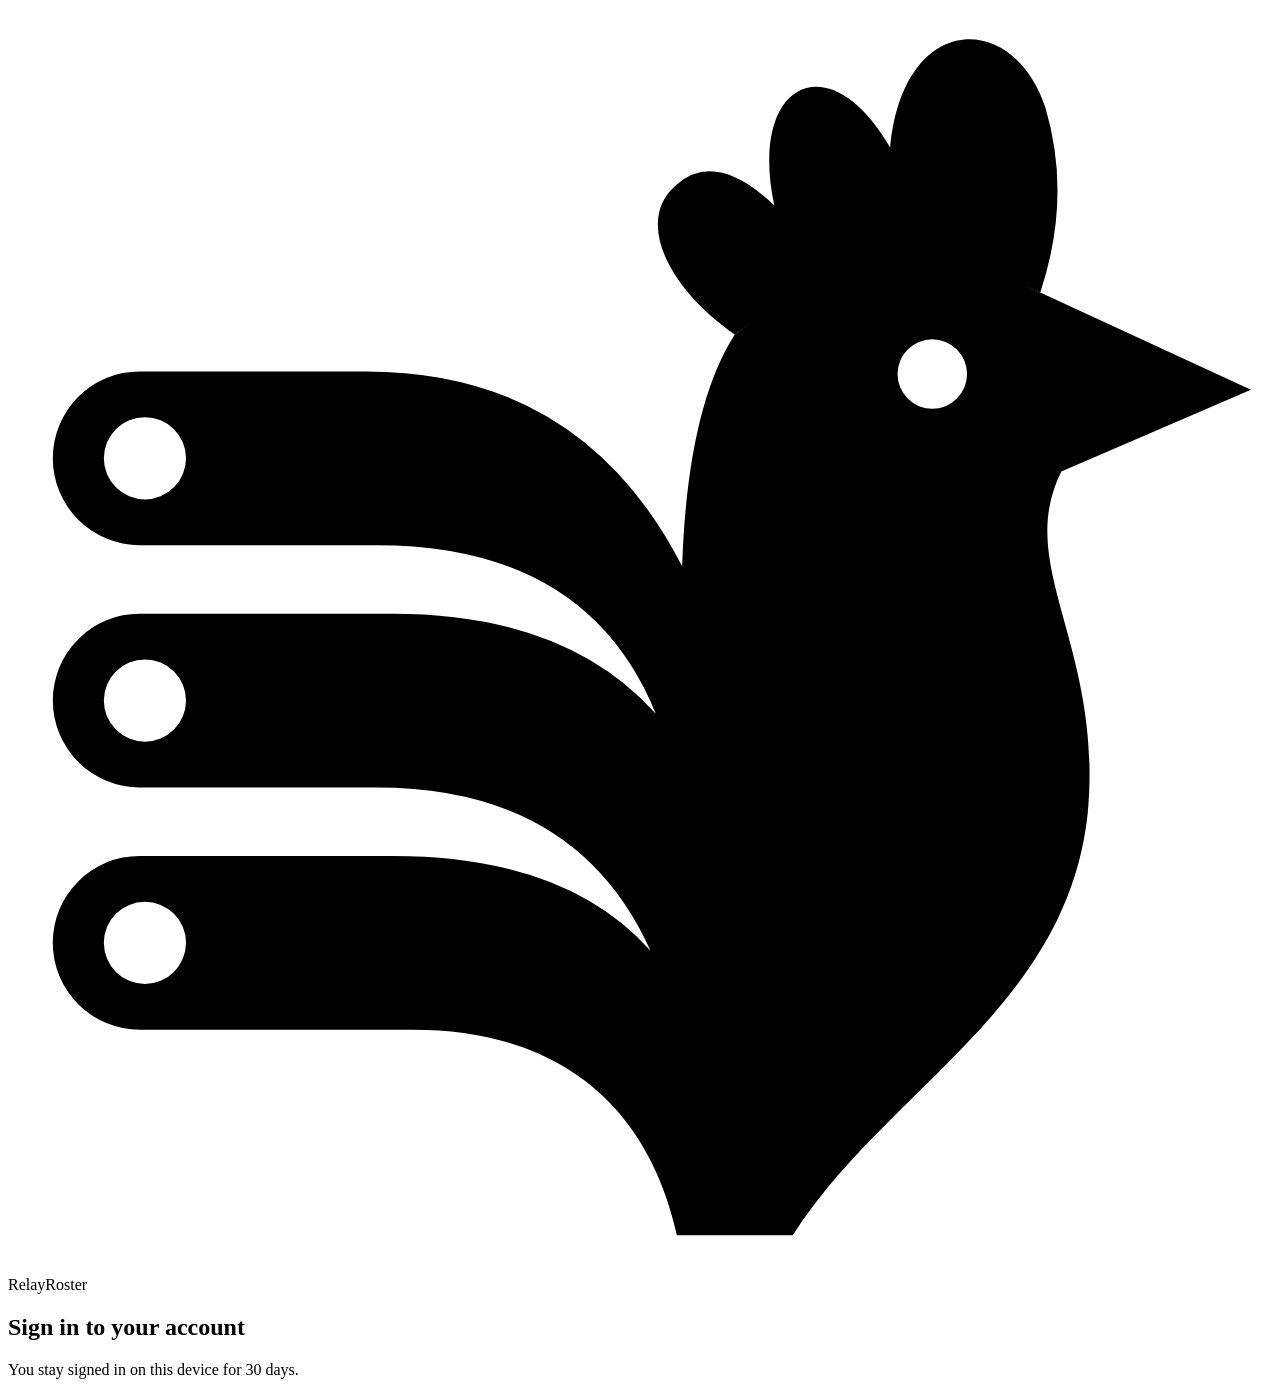
==== app/static/login.html @ 1c2156b1 "Initial public release RelayRoster 1.0.0: local fleet management for Shelly Gen2+ devices.  Co-Autho" ====
<!doctype html>
<!-- RelayRoster. Styles: Tabler (https://tabler.io, MIT). Icons: Tabler Icons (https://tabler.io/icons, MIT,
     Copyright (c) 2020-2026 Paweł Kuna). Details and license texts: THIRD_PARTY_NOTICES.md -->
<html lang="en">
<head>
  <meta charset="utf-8">
  <meta name="viewport" content="width=device-width, initial-scale=1">
  <title>Sign in · RelayRoster</title>
  <link rel="icon" href="static/favicon.svg" type="image/svg+xml">
  <script src="static/theme.js"></script>
  <link rel="stylesheet" href="static/vendor/tabler.min.css">
  <link rel="stylesheet" href="static/style.css">
</head>
<!-- Sign-in in the Tabler layout "Sign in". Deliberately without app-specific markup except name and logo, so the
     same page can serve other apps later or be replaced by a central auth service. -->
<body class="d-flex flex-column">
<div class="page page-center">
  <div class="container container-tight py-4">
    <div class="text-center mb-4">
      <span class="navbar-brand navbar-brand-autodark d-inline-flex align-items-center gap-2"><svg class="sf-logo" viewBox="0 0 24 24" aria-hidden="true"><path fill="currentColor" fill-rule="evenodd" d="M13.8 6.2 Q16.5 4 19.6 5.4 L23.6 7.25 20 8.8 C19.1 10.6 20.8 12.1 20.5 15.3 C20.1 19 16.7 20.5 14.9 23.3 H12.7 C12.1 20.6 10.2 19.4 7.7 19.4 H2.5 A1.65 1.65 0 0 1 2.5 16.1 H7.3 Q10.6 16.1 12.2 17.9 Q10.8 14.8 7 14.8 H2.5 A1.65 1.65 0 0 1 2.5 11.5 H7.3 Q10.6 11.5 12.3 13.4 Q11 10.2 7 10.2 H2.5 A1.65 1.65 0 0 1 2.5 6.9 H6.8 Q10.9 6.9 12.8 10.6 Q12.9 7.6 13.8 6.2 Z M1.82 8.55 a0.78 0.78 0 1 0 1.56 0 a0.78 0.78 0 1 0 -1.56 0Z M1.82 13.15 a0.78 0.78 0 1 0 1.56 0 a0.78 0.78 0 1 0 -1.56 0Z M1.82 17.75 a0.78 0.78 0 1 0 1.56 0 a0.78 0.78 0 1 0 -1.56 0Z M16.89 6.95 a0.66 0.66 0 1 0 1.32 0 a0.66 0.66 0 1 0 -1.32 0Z"/><path class="sf-logo-accent" d="M13.8 6.2 C12.5 5.3 11.9 4 12.7 3.35 Q13.45 2.7 14.55 3.75 C14.05 1.4 15.6 .65 16.75 2.65 C17 .05 19.1 .05 19.7 1.9 Q20.2 3.6 19.6 5.4 Q16.5 4.15 13.8 6.2Z"/></svg><span class="fs-2 fw-bold">RelayRoster</span></span>
    </div>
    <div class="card card-md">
      <div class="card-body">
        <h2 class="h2 text-center mb-4">Sign in to your account</h2>
        <div id="ssoMsg" class="text-red small mb-3" role="alert" aria-live="polite" hidden></div>
        <!--SSO-->
      </div>
    </div>
    <div class="text-center text-secondary small mt-3">You stay signed in on this device for 30 days.</div>
  </div>
</div>
<script>
"use strict";
// OIDC: pass the UI hash (#devices …) as next, show errors from the return
const sso = document.getElementById("ssoBtn");
if (sso && location.hash) sso.href = "auth/login?" + new URLSearchParams({ next: location.hash });
const ssoError = new URLSearchParams(location.search).get("error");
if (ssoError) {
  const box = document.getElementById("ssoMsg");
  box.textContent = ssoError;
  box.hidden = false;
  history.replaceState(null, "", location.pathname + location.hash);
}
</script>
</body>
</html>
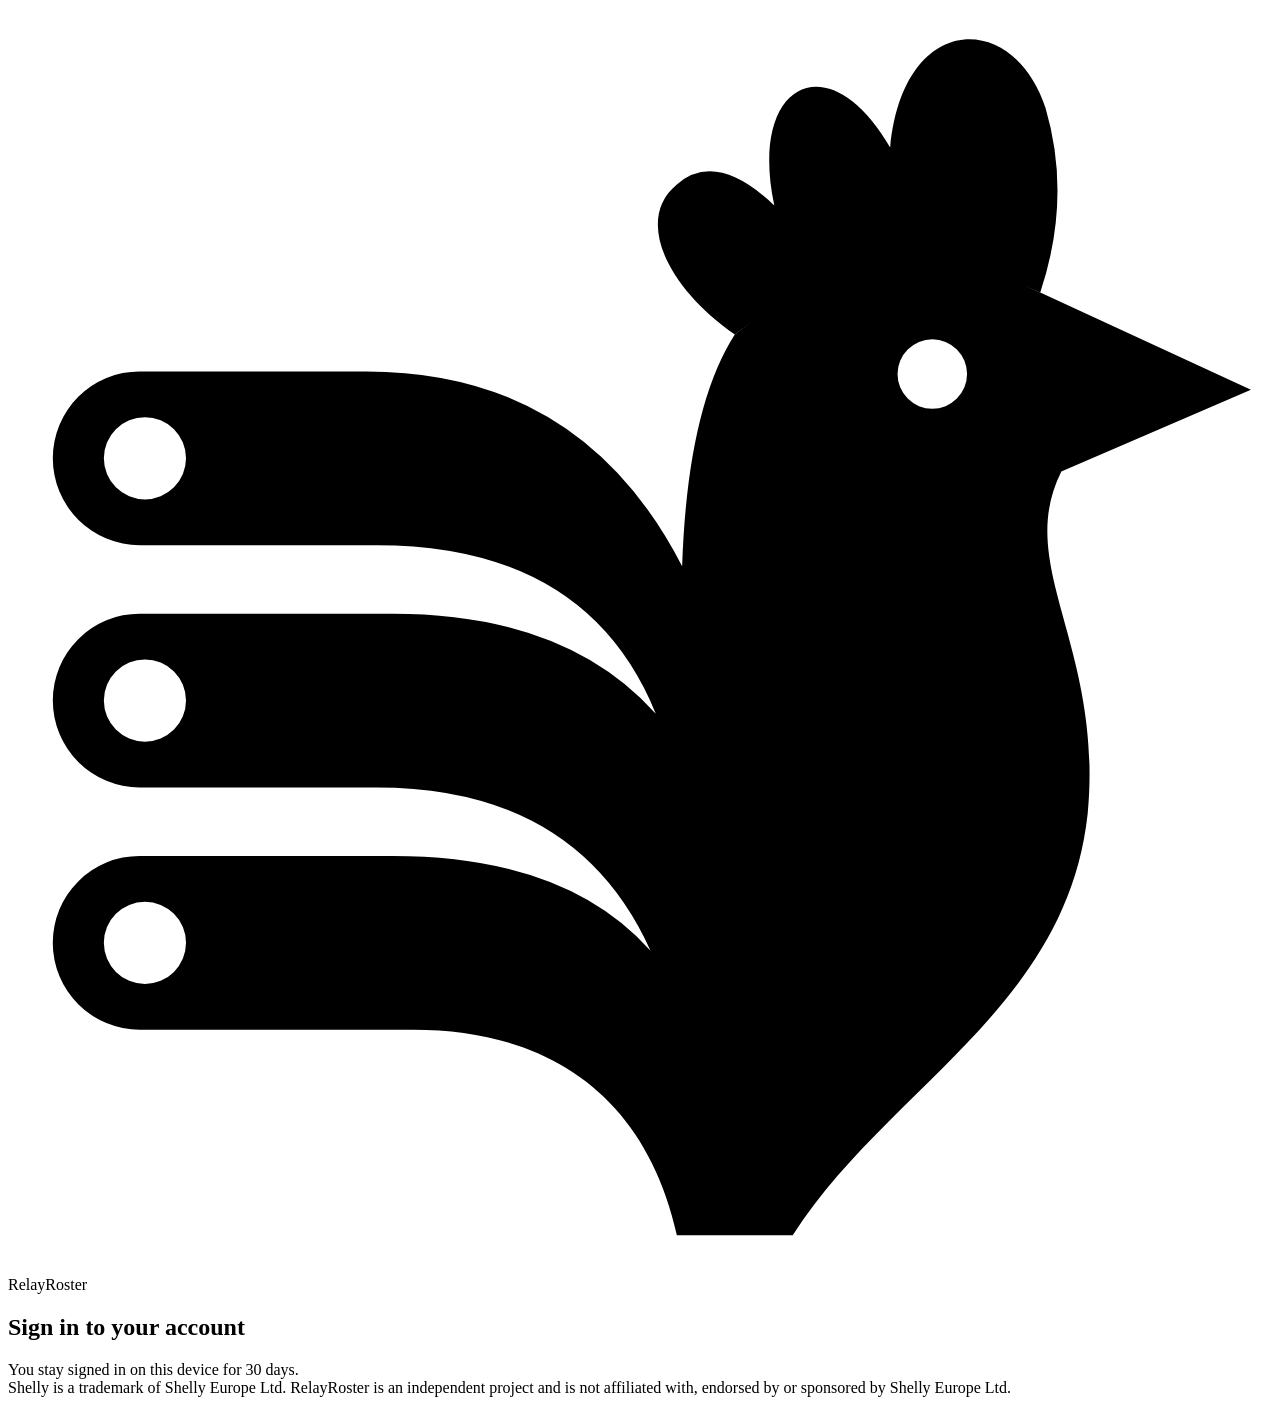
==== commit ee3e258c: "Show the trademark notice in the app footer and on the sign-in page Same wording as in the README. T" ====
--- a/app/static/login.html
+++ b/app/static/login.html
@@ -27,6 +27,10 @@
       </div>
     </div>
     <div class="text-center text-secondary small mt-3">You stay signed in on this device for 30 days.</div>
+    <div class="text-center text-secondary small mt-4">
+      Shelly is a trademark of Shelly Europe Ltd. RelayRoster is an independent project and is not affiliated with,
+      endorsed by or sponsored by Shelly Europe Ltd.
+    </div>
   </div>
 </div>
 <script>
